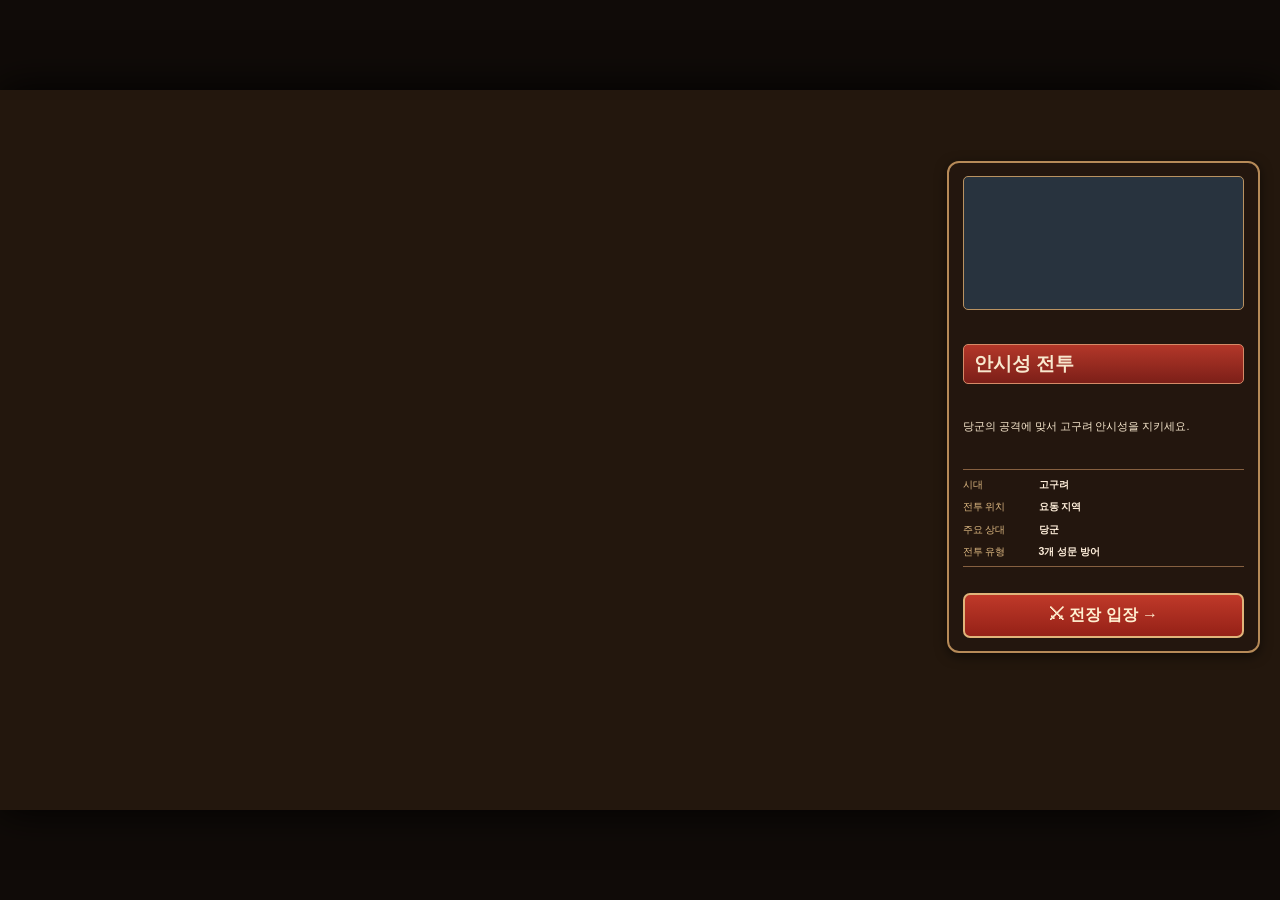
==== index.html @ 0942b0e8 "Add files via upload" ====
<!doctype html><html lang="ko"><head><meta charset="utf-8"><meta name="viewport" content="width=device-width,initial-scale=1"><title>역사 디펜스 | 전투 지휘소 v2.8</title>
<style>
*{box-sizing:border-box}html,body{margin:0;min-height:100%;background:#100b08;color:#f8e8ce;font-family:'Malgun Gothic','Apple SD Gothic Neo',sans-serif}button,a{font:inherit}button{cursor:pointer}button:focus-visible,a:focus-visible{outline:3px solid #ffdb8a;outline-offset:3px}
.wrap{min-height:100svh;display:grid;place-items:center;overflow:auto}.board{position:relative;width:min(100vw,177.68vh);aspect-ratio:1672/941;flex-shrink:0;background:#23170d url('assets/command_map_no_region_labels.png') center / 100% 100% no-repeat;box-shadow:0 0 40px #000}
.hot{position:absolute;z-index:3;border:0;background:none;cursor:pointer;transform:translate(-50%,-50%);border-radius:12px}.hot.selected:before{content:'';position:absolute;inset:10% 9%;border:2px solid #fff3aa;border-radius:12px;box-shadow:0 0 12px 4px #ffe286b0;pointer-events:none}.hot:hover:before,.hot:focus-visible:before{content:'';position:absolute;inset:0;border:2px solid #ffdf8d;border-radius:12px;pointer-events:none}
.hot[data-id="ansi"]{left:25.8%;top:30.2%;width:12.3%;height:12.4%}.hot[data-id="cheonmun"]{left:58.8%;top:31%;width:13.2%;height:12.8%}.hot[data-id="gwiju"]{left:40%;top:50%;width:10.5%;height:12.6%}.hot[data-id="hansan"]{left:61%;top:70%;width:12%;height:12%}
.tool{position:absolute;z-index:3;background:transparent;border:0;border-radius:8px}.tool:hover{box-shadow:inset 0 0 0 2px #ffde94}.tool.record{left:1.0%;top:88.1%;width:10%;height:7.1%}.tool.achieve{left:11%;top:88.1%;width:8.3%;height:7.1%}.tool.relic{left:19.7%;top:88.1%;width:10.1%;height:7.1%}.tool.help{left:90.2%;top:88.1%;width:8.5%;height:7.1%}
.side{position:absolute;z-index:5;left:73.95%;top:9.9%;width:24.5%;height:68.3%;background:#23160e;border:2px solid #b68a58;border-radius:12px;display:flex;flex-direction:column;justify-content:space-between;padding:13px 14px;box-shadow:0 3px 12px #0008;overflow:hidden}
.preview{height:29%;min-height:0;flex-shrink:0;background:#28333e center/cover no-repeat;border:1px solid #b99261;border-radius:5px}.title{margin:8px 0 0;padding:6px 10px;background:linear-gradient(#b33729,#7c1f18);border:1px solid #d58a67;border-radius:5px;font-weight:900;font-size:clamp(12px,1.45vw,22px);white-space:nowrap}.desc{font-size:clamp(10px,.84vw,13px);line-height:1.48;margin:9px 0 8px;min-height:0}.stats{border-top:1px solid #866040;border-bottom:1px solid #866040;padding:7px 0;display:grid;grid-template-columns:71px 1fr;gap:7px 5px;font-size:clamp(10px,.82vw,13px);line-height:1.45}.stats span{color:#deb982;white-space:nowrap}.stats strong{color:#ffefdb;overflow-wrap:anywhere}.launch{margin-top:0;text-align:center;display:block;padding:10px 5px;border:2px solid #e0b47a;border-radius:7px;background:linear-gradient(#bf3929,#952117);text-decoration:none;color:#fff0d1;font-weight:900;font-size:clamp(12px,1.25vw,18px)}
.toast{position:absolute;z-index:12;left:50%;top:7%;transform:translateX(-50%);max-width:70%;display:none;padding:9px 15px;background:#21150ef2;border:1px solid #c29a65;border-radius:8px;text-align:center}.toast.show{display:block}.sr{position:absolute;width:1px;height:1px;overflow:hidden;clip:rect(0,0,0,0)}
@media(max-aspect-ratio:9/10){.wrap{place-items:start;overflow-x:auto}.board{width:1100px;min-width:1100px}}

/* Bottom tool dialogs have their own stable center overlay rather than a misplaced toast. */
.overlay{position:absolute;inset:0;z-index:10;display:none;align-items:center;justify-content:center;background:#070403b8}
.overlay.open{display:flex}
.dialog{position:relative;width:min(460px,78%);max-height:75%;overflow:auto;border:3px solid #cfa46a;border-radius:15px;padding:23px;background:linear-gradient(160deg,#392416,#160f0a);box-shadow:0 15px 55px #000}
.dialog h2{color:#ffe1a1;font-size:clamp(18px,2vw,27px);margin:0 0 12px}.dialog p{line-height:1.7;margin:0 0 20px;font-size:clamp(13px,1.2vw,17px)}
.dialog button{border:1px solid #ddb47c;border-radius:8px;background:#703d24;color:#fff1cf;padding:9px 22px;font-weight:800}
.tool:focus-visible{box-shadow:inset 0 0 0 3px #ffdc86}
</style></head><body><main class="wrap"><section class="board" aria-label="역사 디펜스 전투 지휘소"><h1 class="sr">역사 디펜스</h1>
<button class="hot" data-id="ansi" title="안시성 전투" aria-label="안시성 전투 선택"></button><button class="hot" data-id="cheonmun" title="천문령 전투" aria-label="천문령 전투 선택"></button><button class="hot" data-id="gwiju" title="귀주대첩" aria-label="귀주대첩 선택"></button><button class="hot" data-id="hansan" title="한산도 대첩" aria-label="한산도 대첩 선택"></button>
<button class="tool record" data-tool="record" aria-label="전투 기록"></button><button class="tool achieve" data-tool="achieve" aria-label="업적"></button><button class="tool relic" data-tool="relic" aria-label="유물 도감"></button><button class="tool help" data-tool="help" aria-label="이용 안내"></button>
<aside class="side" aria-live="polite"><div class="preview" id="preview" role="img"></div><div class="title" id="stageTitle"></div><p class="desc" id="stageDesc"></p><div class="stats" id="stats"></div><a class="launch" id="launch" href="#">⚔ 전장 입장 →</a></aside><div class="overlay" id="overlay" aria-hidden="true"><section class="dialog" role="dialog" aria-modal="true" aria-labelledby="dialogTitle"><h2 id="dialogTitle"></h2><p id="dialogText"></p><button type="button" id="dialogClose">닫기</button></section></div></section></main>
<script>
const stages={ansi:{name:'안시성 전투',image:'assets/preview_ansi.webp',desc:'당군의 공격에 맞서 고구려 안시성을 지키세요.',era:'고구려',where:'요동 지역',enemy:'당군',kind:'3개 성문 방어',url:'stages/ansi/index.html'},cheonmun:{name:'천문령 전투',image:'assets/preview_cheonmun.webp',desc:'대조영 세력과 유민을 보호하며 천문령을 돌파하세요.',era:'발해 건국 과정',where:'만주 동부 일대',enemy:'당군',kind:'유민 보호',url:'stages/cheonmun/index.html'},gwiju:{name:'귀주대첩',image:'assets/preview_gwiju.webp',desc:'강감찬이 지휘하는 고려군으로 거란군을 물리치세요.',era:'고려',where:'귀주 일대',enemy:'거란군',kind:'2개 전선 방어',url:'stages/gwiju/index.html'},hansan:{name:'한산도 대첩',image:'assets/preview_hansan.webp',desc:'조선 수군을 지휘하여 한산도 앞바다를 지키세요.',era:'조선',where:'한산도 해역',enemy:'일본 수군',kind:'해전 방어',url:'stages/hansan/battle/index.html'}};
const el=id=>document.getElementById(id);let timer,userPicked=false;function selectStage(id){const s=stages[id];if(!s)return;el('preview').style.backgroundImage=`url('${s.image}')`;el('preview').setAttribute('aria-label',s.name+' 전장 미리보기');el('stageTitle').textContent=s.name;el('stageDesc').textContent=s.desc;el('launch').href=s.url;el('stats').replaceChildren();for(const [key,value] of [['시대',s.era],['전투 위치',s.where],['주요 상대',s.enemy],['전투 유형',s.kind]]){let a=document.createElement('span'),b=document.createElement('strong');a.textContent=key;b.textContent=value;el('stats').append(a,b)}document.querySelectorAll('.hot').forEach(b=>{b.classList.toggle('selected',b.dataset.id===id && userPicked);b.setAttribute('aria-pressed',String(b.dataset.id===id && userPicked))})}
let focusedBeforeDialog=null;
function openTool(name){const entries={record:['전투 기록','전투 승리 기록 연동은 준비 중입니다. 현재 네 전투는 각각 플레이할 수 있습니다.'],achieve:['업적','업적 기능은 추후 전투 승리 결과와 연결됩니다.'],relic:['유물 도감','유물 도감 기능은 추후 추가될 예정입니다.'],help:['이용 안내','지도에서 전투 깃발을 선택하면 오른쪽 전투 정보가 바뀝니다. 전장 입장을 누르면 해당 전투로 이동합니다.']};const data=entries[name];if(!data)return;focusedBeforeDialog=document.activeElement;el('dialogTitle').textContent=data[0];el('dialogText').textContent=data[1];el('overlay').classList.add('open');el('overlay').setAttribute('aria-hidden','false');el('dialogClose').focus()}
function closeTool(){el('overlay').classList.remove('open');el('overlay').setAttribute('aria-hidden','true');focusedBeforeDialog?.focus()}
document.querySelectorAll('.hot').forEach(b=>b.addEventListener('click',()=>{userPicked=true;selectStage(b.dataset.id)}));
document.querySelectorAll('.tool').forEach(b=>b.addEventListener('click',()=>openTool(b.dataset.tool)));
el('dialogClose').addEventListener('click',closeTool);el('overlay').addEventListener('click',e=>{if(e.target===el('overlay'))closeTool()});document.addEventListener('keydown',e=>{if(e.key==='Escape'&&el('overlay').classList.contains('open'))closeTool()});
selectStage('ansi');
</script></body></html>
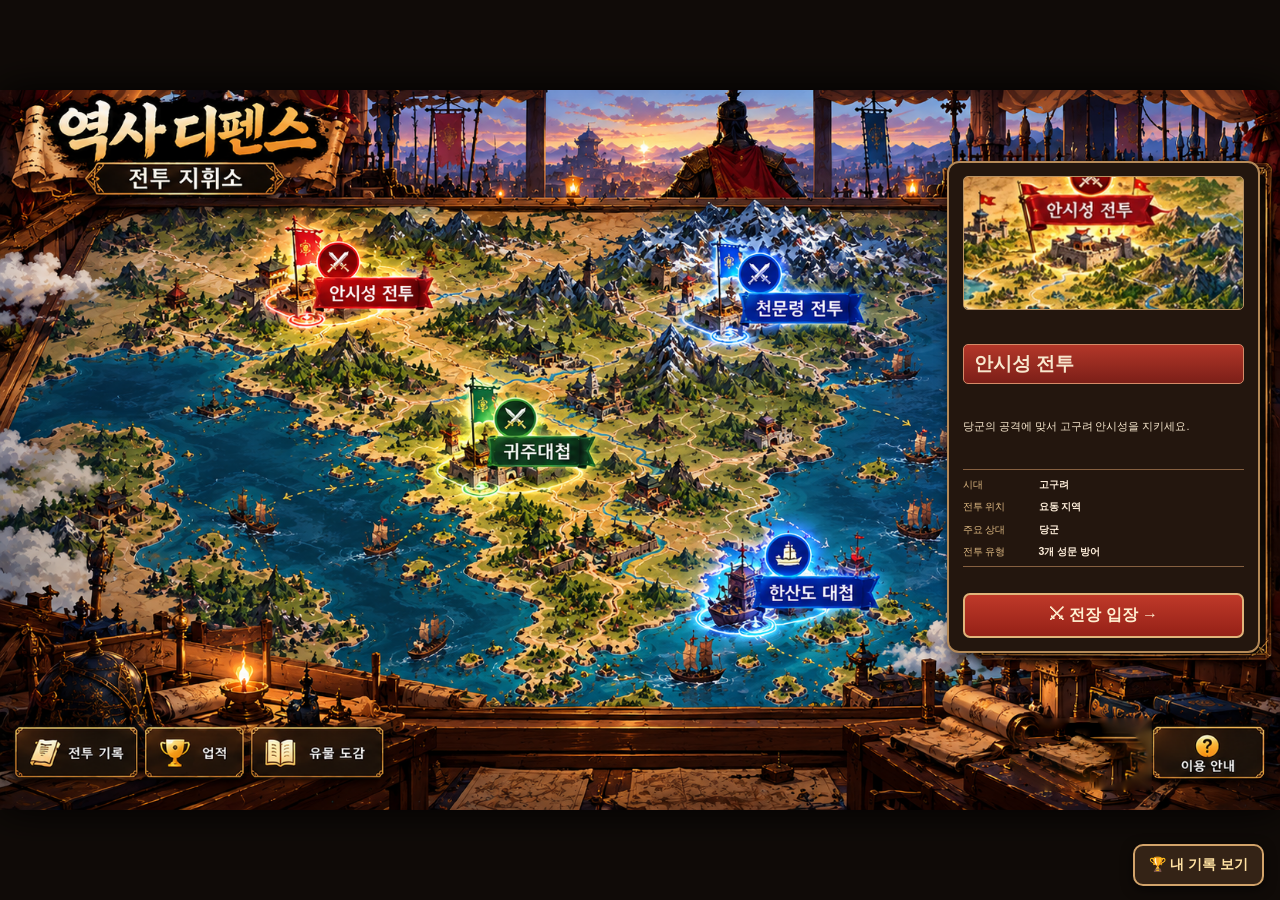
==== commit 462d6108: "명예의 전당 1차 시험판" ====
--- a/index.html
+++ b/index.html
@@ -31,4 +31,4 @@
 document.querySelectorAll('.tool').forEach(b=>b.addEventListener('click',()=>openTool(b.dataset.tool)));
 el('dialogClose').addEventListener('click',closeTool);el('overlay').addEventListener('click',e=>{if(e.target===el('overlay'))closeTool()});document.addEventListener('keydown',e=>{if(e.key==='Escape'&&el('overlay').classList.contains('open'))closeTool()});
 selectStage('ansi');
-</script></body></html>+</script><a href="leaderboard.html" id="hdLeaderboardLink" style="position:fixed;right:16px;bottom:14px;z-index:20;background:#342316;color:#ffe2a2;border:2px solid #d2a36a;border-radius:10px;padding:10px 14px;text-decoration:none;font:800 14px Malgun Gothic,sans-serif;box-shadow:0 3px 12px #0009">🏆 내 기록 보기</a></body></html>
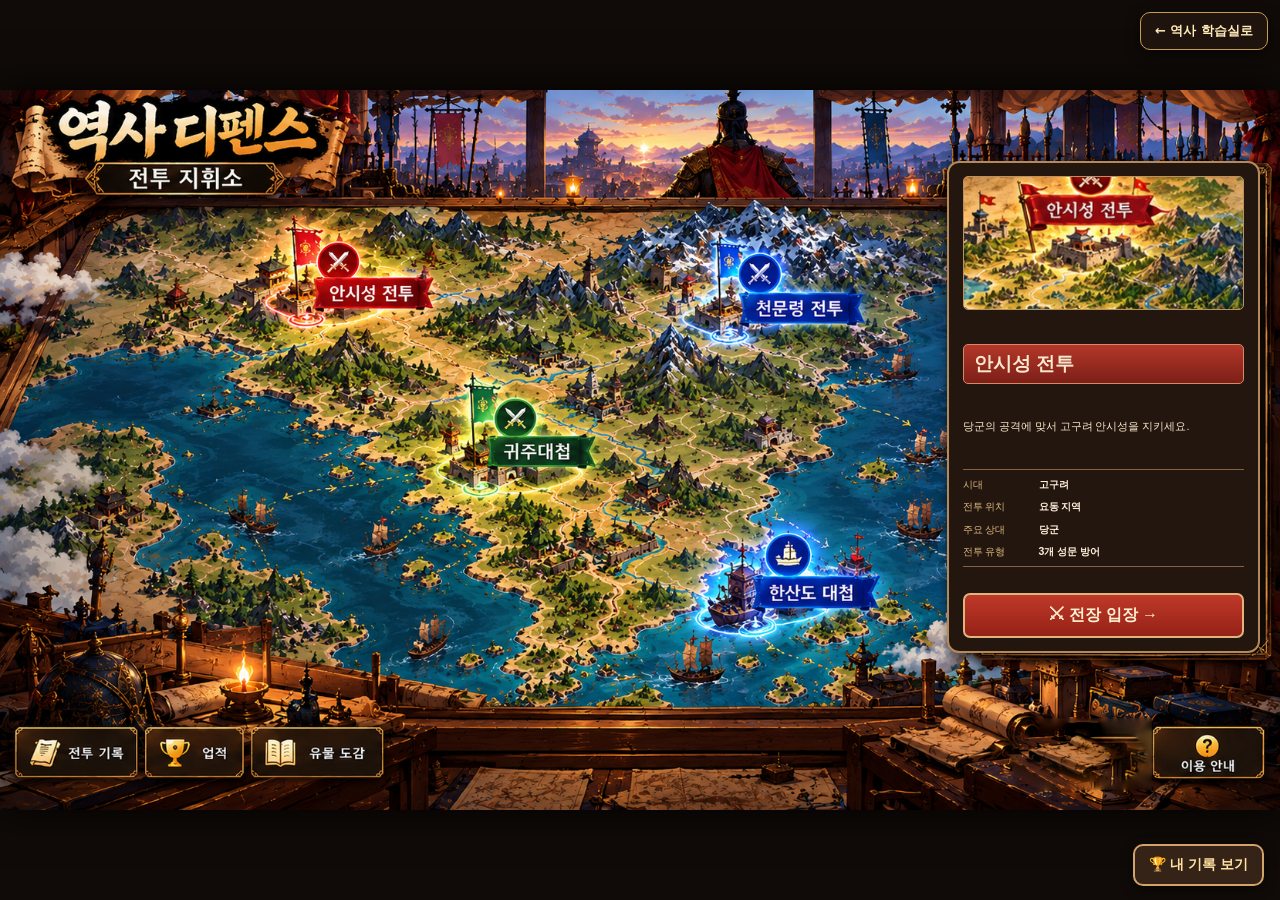
==== commit 32a2faef: "전투 ui 수정" ====
--- a/index.html
+++ b/index.html
@@ -31,4 +31,4 @@
 document.querySelectorAll('.tool').forEach(b=>b.addEventListener('click',()=>openTool(b.dataset.tool)));
 el('dialogClose').addEventListener('click',closeTool);el('overlay').addEventListener('click',e=>{if(e.target===el('overlay'))closeTool()});document.addEventListener('keydown',e=>{if(e.key==='Escape'&&el('overlay').classList.contains('open'))closeTool()});
 selectStage('ansi');
-</script><a href="leaderboard.html" id="hdLeaderboardLink" style="position:fixed;right:16px;bottom:14px;z-index:20;background:#342316;color:#ffe2a2;border:2px solid #d2a36a;border-radius:10px;padding:10px 14px;text-decoration:none;font:800 14px Malgun Gothic,sans-serif;box-shadow:0 3px 12px #0009">🏆 내 기록 보기</a></body></html>+</script><a href="leaderboard.html" id="hdLeaderboardLink" style="position:fixed;right:16px;bottom:14px;z-index:20;background:#342316;color:#ffe2a2;border:2px solid #d2a36a;border-radius:10px;padding:10px 14px;text-decoration:none;font:800 14px Malgun Gothic,sans-serif;box-shadow:0 3px 12px #0009">🏆 내 기록 보기</a><script src="assets/hd-command-auth-v513.js"></script><a id="hd514-hub-return" href="https://tavia08.github.io/history-hub/" aria-label="역사 학습실로 돌아가기" onclick="if(window.opener &amp;&amp; !window.opener.closed){window.opener.focus();window.close();return false;}" style="position:fixed;z-index:10020;top:12px;right:12px;padding:9px 14px;border:1px solid #c99b52;border-radius:10px;background:rgba(33,21,14,.95);color:#ffebb9;font:800 13px/1.4 system-ui,sans-serif;text-decoration:none;box-shadow:0 4px 14px #0009">← 역사 학습실로</a></body></html>
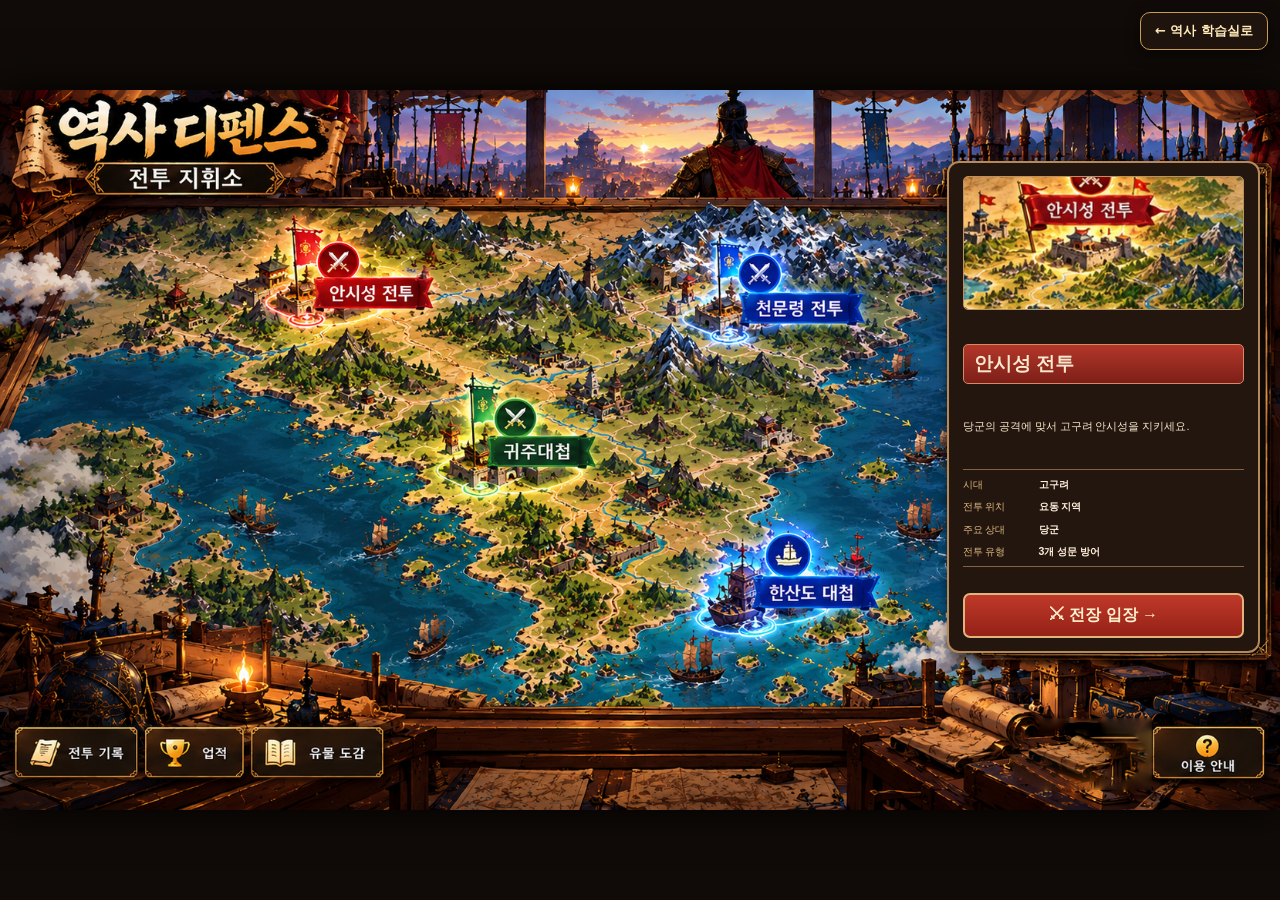
==== commit 5d8278f9: "기록화면 통일 패치" ====
--- a/index.html
+++ b/index.html
@@ -17,18 +17,51 @@
 .dialog h2{color:#ffe1a1;font-size:clamp(18px,2vw,27px);margin:0 0 12px}.dialog p{line-height:1.7;margin:0 0 20px;font-size:clamp(13px,1.2vw,17px)}
 .dialog button{border:1px solid #ddb47c;border-radius:8px;background:#703d24;color:#fff1cf;padding:9px 22px;font-weight:800}
 .tool:focus-visible{box-shadow:inset 0 0 0 3px #ffdc86}
+</style><style id="hd-record-modal-style">
+#overlay.hd-record-open{position:fixed;z-index:10010;inset:0;background:rgba(6,4,3,.82);padding:14px}
+#overlay.hd-record-open .dialog{width:min(740px,96vw);max-height:min(90vh,900px);overflow:auto;background:linear-gradient(155deg,#362319,#1b110d);color:#ffe7be}
+.hd-tabs{display:flex;gap:10px;margin-bottom:12px;flex-wrap:wrap}.hd-tabs button{background:#352416;border:1px solid #bf9765;color:#ffe6ad;border-radius:8px;padding:9px 14px;font-weight:800}.hd-tabs button[aria-selected=true]{background:#b37a35;color:#fff}
+.hd-record-pane{padding:12px;border:1px solid #8d683b;border-radius:10px;background:#271b14;min-height:130px;line-height:1.7;font-size:14px}
+.hd-record-row{display:flex;justify-content:space-between;gap:12px;padding:10px;border-bottom:1px solid #735434}.hd-record-row:last-child{border-bottom:0}
 </style></head><body><main class="wrap"><section class="board" aria-label="역사 디펜스 전투 지휘소"><h1 class="sr">역사 디펜스</h1>
 <button class="hot" data-id="ansi" title="안시성 전투" aria-label="안시성 전투 선택"></button><button class="hot" data-id="cheonmun" title="천문령 전투" aria-label="천문령 전투 선택"></button><button class="hot" data-id="gwiju" title="귀주대첩" aria-label="귀주대첩 선택"></button><button class="hot" data-id="hansan" title="한산도 대첩" aria-label="한산도 대첩 선택"></button>
 <button class="tool record" data-tool="record" aria-label="전투 기록"></button><button class="tool achieve" data-tool="achieve" aria-label="업적"></button><button class="tool relic" data-tool="relic" aria-label="유물 도감"></button><button class="tool help" data-tool="help" aria-label="이용 안내"></button>
-<aside class="side" aria-live="polite"><div class="preview" id="preview" role="img"></div><div class="title" id="stageTitle"></div><p class="desc" id="stageDesc"></p><div class="stats" id="stats"></div><a class="launch" id="launch" href="#">⚔ 전장 입장 →</a></aside><div class="overlay" id="overlay" aria-hidden="true"><section class="dialog" role="dialog" aria-modal="true" aria-labelledby="dialogTitle"><h2 id="dialogTitle"></h2><p id="dialogText"></p><button type="button" id="dialogClose">닫기</button></section></div></section></main>
+<aside class="side" aria-live="polite"><div class="preview" id="preview" role="img"></div><div class="title" id="stageTitle"></div><p class="desc" id="stageDesc"></p><div class="stats" id="stats"></div><a class="launch" id="launch" href="#">⚔ 전장 입장 →</a></aside><div class="overlay" id="overlay" aria-hidden="true"><section class="dialog" role="dialog" aria-modal="true" aria-labelledby="dialogTitle"><h2 id="dialogTitle"></h2><p id="dialogText"></p><div id="hdRecordTabs" style="display:none">
+ <div class="hd-tabs"><button id="hdPersonalTab" type="button" aria-selected="true">📜 내 기록</button><button id="hdPublicTab" type="button" aria-selected="false">🏆 명예의 전당</button></div>
+ <div id="hdPersonalPane" class="hd-record-pane" aria-live="polite">개인 기록을 불러오고 있습니다.</div>
+ <iframe id="hdPublicFrame" title="역사 디펜스 공동 명예의 전당" loading="lazy" style="display:none;width:100%;height:min(62vh,540px);border:1px solid #886545;border-radius:8px;background:#291c14"></iframe>
+ </div><button type="button" id="dialogClose">닫기</button></section></div></section></main>
 <script>
 const stages={ansi:{name:'안시성 전투',image:'assets/preview_ansi.webp',desc:'당군의 공격에 맞서 고구려 안시성을 지키세요.',era:'고구려',where:'요동 지역',enemy:'당군',kind:'3개 성문 방어',url:'stages/ansi/index.html'},cheonmun:{name:'천문령 전투',image:'assets/preview_cheonmun.webp',desc:'대조영 세력과 유민을 보호하며 천문령을 돌파하세요.',era:'발해 건국 과정',where:'만주 동부 일대',enemy:'당군',kind:'유민 보호',url:'stages/cheonmun/index.html'},gwiju:{name:'귀주대첩',image:'assets/preview_gwiju.webp',desc:'강감찬이 지휘하는 고려군으로 거란군을 물리치세요.',era:'고려',where:'귀주 일대',enemy:'거란군',kind:'2개 전선 방어',url:'stages/gwiju/index.html'},hansan:{name:'한산도 대첩',image:'assets/preview_hansan.webp',desc:'조선 수군을 지휘하여 한산도 앞바다를 지키세요.',era:'조선',where:'한산도 해역',enemy:'일본 수군',kind:'해전 방어',url:'stages/hansan/battle/index.html'}};
 const el=id=>document.getElementById(id);let timer,userPicked=false;function selectStage(id){const s=stages[id];if(!s)return;el('preview').style.backgroundImage=`url('${s.image}')`;el('preview').setAttribute('aria-label',s.name+' 전장 미리보기');el('stageTitle').textContent=s.name;el('stageDesc').textContent=s.desc;el('launch').href=s.url;el('stats').replaceChildren();for(const [key,value] of [['시대',s.era],['전투 위치',s.where],['주요 상대',s.enemy],['전투 유형',s.kind]]){let a=document.createElement('span'),b=document.createElement('strong');a.textContent=key;b.textContent=value;el('stats').append(a,b)}document.querySelectorAll('.hot').forEach(b=>{b.classList.toggle('selected',b.dataset.id===id && userPicked);b.setAttribute('aria-pressed',String(b.dataset.id===id && userPicked))})}
 let focusedBeforeDialog=null;
-function openTool(name){const entries={record:['전투 기록','전투 승리 기록 연동은 준비 중입니다. 현재 네 전투는 각각 플레이할 수 있습니다.'],achieve:['업적','업적 기능은 추후 전투 승리 결과와 연결됩니다.'],relic:['유물 도감','유물 도감 기능은 추후 추가될 예정입니다.'],help:['이용 안내','지도에서 전투 깃발을 선택하면 오른쪽 전투 정보가 바뀝니다. 전장 입장을 누르면 해당 전투로 이동합니다.']};const data=entries[name];if(!data)return;focusedBeforeDialog=document.activeElement;el('dialogTitle').textContent=data[0];el('dialogText').textContent=data[1];el('overlay').classList.add('open');el('overlay').setAttribute('aria-hidden','false');el('dialogClose').focus()}
-function closeTool(){el('overlay').classList.remove('open');el('overlay').setAttribute('aria-hidden','true');focusedBeforeDialog?.focus()}
+function openTool(name){if(name==='record'){openRecordOverlay();return;}const entries={record:['전투 기록','전투 승리 기록 연동은 준비 중입니다. 현재 네 전투는 각각 플레이할 수 있습니다.'],achieve:['업적','업적 기능은 추후 전투 승리 결과와 연결됩니다.'],relic:['유물 도감','유물 도감 기능은 추후 추가될 예정입니다.'],help:['이용 안내','지도에서 전투 깃발을 선택하면 오른쪽 전투 정보가 바뀝니다. 전장 입장을 누르면 해당 전투로 이동합니다.']};const data=entries[name];if(!data)return;focusedBeforeDialog=document.activeElement;el('dialogTitle').textContent=data[0];el('dialogText').textContent=data[1];el('overlay').classList.add('open');el('overlay').setAttribute('aria-hidden','false');el('dialogClose').focus()}
+function closeTool(){el('overlay').classList.remove('hd-record-open');el('hdRecordTabs').style.display='none';el('dialogText').style.display='';el('overlay').classList.remove('open');el('overlay').setAttribute('aria-hidden','true');focusedBeforeDialog?.focus()}
 document.querySelectorAll('.hot').forEach(b=>b.addEventListener('click',()=>{userPicked=true;selectStage(b.dataset.id)}));
 document.querySelectorAll('.tool').forEach(b=>b.addEventListener('click',()=>openTool(b.dataset.tool)));
 el('dialogClose').addEventListener('click',closeTool);el('overlay').addEventListener('click',e=>{if(e.target===el('overlay'))closeTool()});document.addEventListener('keydown',e=>{if(e.key==='Escape'&&el('overlay').classList.contains('open'))closeTool()});
 selectStage('ansi');
-</script><a href="leaderboard.html" id="hdLeaderboardLink" style="position:fixed;right:16px;bottom:14px;z-index:20;background:#342316;color:#ffe2a2;border:2px solid #d2a36a;border-radius:10px;padding:10px 14px;text-decoration:none;font:800 14px Malgun Gothic,sans-serif;box-shadow:0 3px 12px #0009">🏆 내 기록 보기</a><script src="assets/hd-command-auth-v513.js"></script><a id="hd514-hub-return" href="https://tavia08.github.io/history-hub/" aria-label="역사 학습실로 돌아가기" onclick="if(window.opener &amp;&amp; !window.opener.closed){window.opener.focus();window.close();return false;}" style="position:fixed;z-index:10020;top:12px;right:12px;padding:9px 14px;border:1px solid #c99b52;border-radius:10px;background:rgba(33,21,14,.95);color:#ffebb9;font:800 13px/1.4 system-ui,sans-serif;text-decoration:none;box-shadow:0 4px 14px #0009">← 역사 학습실로</a></body></html>+</script><script src="assets/hd-command-auth-v513.js"></script><a id="hd514-hub-return" href="https://tavia08.github.io/history-hub/" aria-label="역사 학습실로 돌아가기" onclick="if(window.opener &amp;&amp; !window.opener.closed){window.opener.focus();window.close();return false;}" style="position:fixed;z-index:10020;top:12px;right:12px;padding:9px 14px;border:1px solid #c99b52;border-radius:10px;background:rgba(33,21,14,.95);color:#ffebb9;font:800 13px/1.4 system-ui,sans-serif;text-decoration:none;box-shadow:0 4px 14px #0009">← 역사 학습실로</a><script id="hd-record-modal-script">
+(()=>{'use strict';
+ const server='https://script.google.com/macros/s/AKfycbxaNVvX4B1moP5mlKyk2wUP1NMfOyghLXGtRlWbK7l4x4uKRHOdW-Uj53QvjVYkYHhg/exec';
+ const $=id=>document.getElementById(id), names={ansiseong:'안시성 전투',gwiju:'귀주대첩',cheonmunryeong:'천문령 전투',hansando:'한산도 대첩'};
+ function session(){try{const d=JSON.parse(sessionStorage.getItem('HD512_AUTH_SESSION')||'null');return d&&d.token&&Number(d.expiresAt)>Date.now()?d:null}catch(_){return null}}
+ function query(token){return new Promise((resolve,reject)=>{const cb='hdRecordCb'+Date.now()+Math.random().toString(36).slice(2),s=document.createElement('script');let done=false;
+ const cleanup=()=>{if(done)return;done=true;clearTimeout(t);try{delete window[cb]}catch(_){window[cb]=undefined}s.remove()};
+ const t=setTimeout(()=>{cleanup();reject(new Error('서버 응답 시간이 초과됐습니다.'))},12000);
+ window[cb]=d=>{cleanup();d&&d.status==='ok'?resolve(d):reject(new Error(d&&d.message||'조회 실패'))};s.onerror=()=>{cleanup();reject(new Error('서버에 연결하지 못했습니다.'))};
+ s.src=server+'?'+new URLSearchParams({action:'loadBest',token,callback:cb}).toString();document.head.appendChild(s)
+ })}
+ function text(s){return document.createTextNode(s)}
+ async function personal(){const pane=$('hdPersonalPane'),auth=session();pane.textContent='개인 기록을 불러오고 있습니다.';
+ if(!auth){pane.textContent='개인 기록은 역사 학습실에서 로그인하거나 게임에서 로그인한 뒤 확인할 수 있습니다. 공동 순위는 명예의 전당 탭에서 볼 수 있습니다.';return}
+ try{const data=await query(auth.token);const rows=(data.scores||[]).filter(r=>Object.prototype.hasOwnProperty.call(names,r.stageId));pane.replaceChildren();
+ if(!rows.length){pane.textContent='아직 저장된 디펜스 개인 최고점이 없습니다.';return}
+ for(const r of rows){const div=document.createElement('div');div.className='hd-record-row';const a=document.createElement('span');a.append(text(names[r.stageId]));const b=document.createElement('strong');b.append(text(Number(r.bestScore||0).toLocaleString('ko-KR')+'점'));div.append(a,b);pane.append(div)}
+ }catch(e){pane.textContent='개인 기록 조회 실패: '+e.message}
+ }
+ function tab(publicTab){$('hdPersonalTab').setAttribute('aria-selected',String(!publicTab));$('hdPublicTab').setAttribute('aria-selected',String(publicTab));$('hdPersonalPane').style.display=publicTab?'none':'';$('hdPublicFrame').style.display=publicTab?'block':'none';if(publicTab&&!$('hdPublicFrame').src)$('hdPublicFrame').src='leaderboard.html';if(!publicTab)personal()}
+ window.openRecordOverlay=function(){const overlay=$('overlay');overlay.classList.add('open','hd-record-open');overlay.setAttribute('aria-hidden','false');$('dialogTitle').textContent='전투 기록';$('dialogText').style.display='none';$('hdRecordTabs').style.display='block';tab(false);$('hdPersonalTab').focus()};
+ $('hdPersonalTab').addEventListener('click',()=>tab(false));$('hdPublicTab').addEventListener('click',()=>tab(true));
+})();
+</script></body></html>
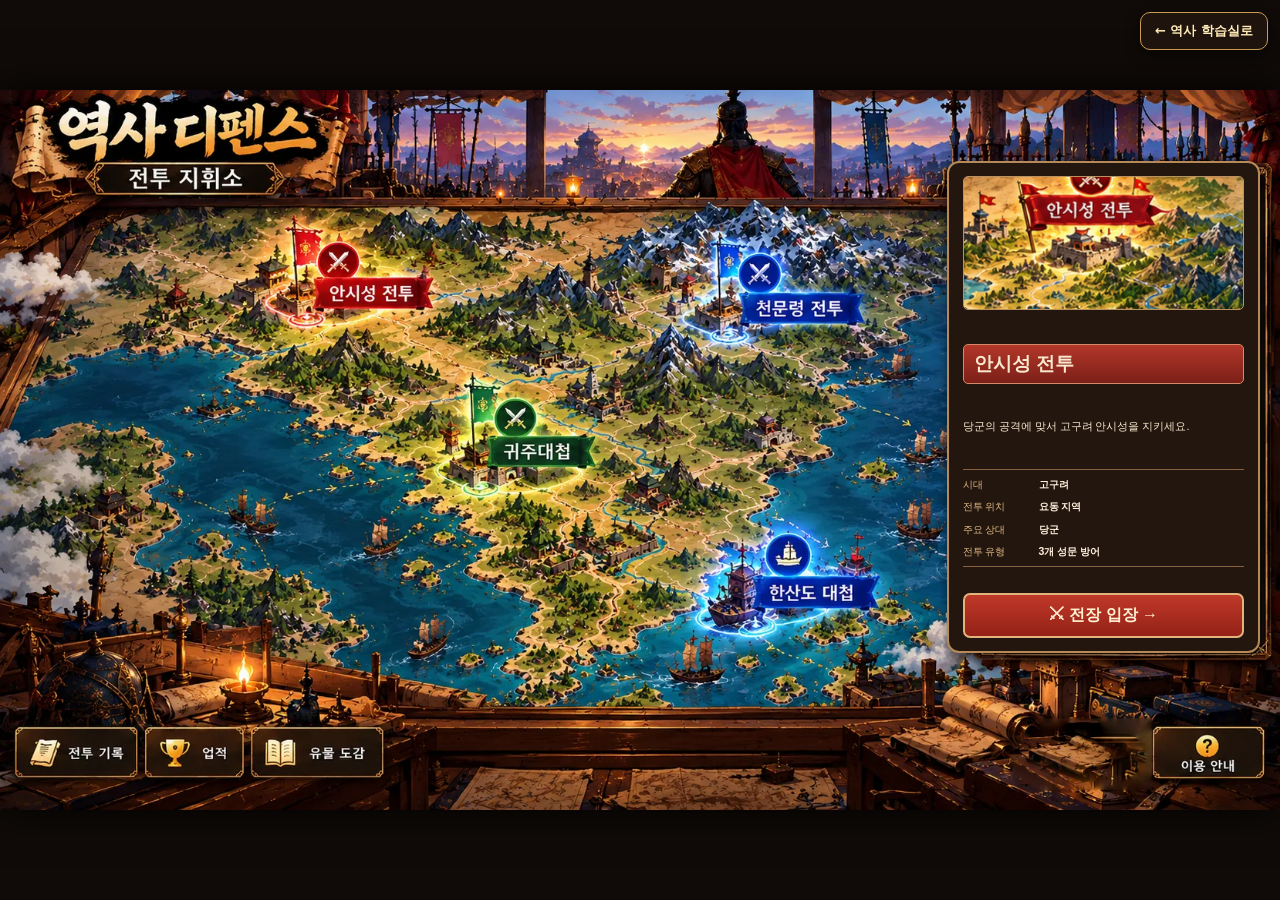
==== commit 3ad54da6: "디펜스 파일 경량화" ====
--- a/index.html
+++ b/index.html
@@ -1,7 +1,7 @@
 <!doctype html><html lang="ko"><head><meta charset="utf-8"><meta name="viewport" content="width=device-width,initial-scale=1"><title>역사 디펜스 | 전투 지휘소 v2.8</title>
 <style>
 *{box-sizing:border-box}html,body{margin:0;min-height:100%;background:#100b08;color:#f8e8ce;font-family:'Malgun Gothic','Apple SD Gothic Neo',sans-serif}button,a{font:inherit}button{cursor:pointer}button:focus-visible,a:focus-visible{outline:3px solid #ffdb8a;outline-offset:3px}
-.wrap{min-height:100svh;display:grid;place-items:center;overflow:auto}.board{position:relative;width:min(100vw,177.68vh);aspect-ratio:1672/941;flex-shrink:0;background:#23170d url('assets/command_map_no_region_labels.png') center / 100% 100% no-repeat;box-shadow:0 0 40px #000}
+.wrap{min-height:100svh;display:grid;place-items:center;overflow:auto}.board{position:relative;width:min(100vw,177.68vh);aspect-ratio:1672/941;flex-shrink:0;background:#23170d url('assets/command_map_no_region_labels.webp') center / 100% 100% no-repeat;box-shadow:0 0 40px #000}
 .hot{position:absolute;z-index:3;border:0;background:none;cursor:pointer;transform:translate(-50%,-50%);border-radius:12px}.hot.selected:before{content:'';position:absolute;inset:10% 9%;border:2px solid #fff3aa;border-radius:12px;box-shadow:0 0 12px 4px #ffe286b0;pointer-events:none}.hot:hover:before,.hot:focus-visible:before{content:'';position:absolute;inset:0;border:2px solid #ffdf8d;border-radius:12px;pointer-events:none}
 .hot[data-id="ansi"]{left:25.8%;top:30.2%;width:12.3%;height:12.4%}.hot[data-id="cheonmun"]{left:58.8%;top:31%;width:13.2%;height:12.8%}.hot[data-id="gwiju"]{left:40%;top:50%;width:10.5%;height:12.6%}.hot[data-id="hansan"]{left:61%;top:70%;width:12%;height:12%}
 .tool{position:absolute;z-index:3;background:transparent;border:0;border-radius:8px}.tool:hover{box-shadow:inset 0 0 0 2px #ffde94}.tool.record{left:1.0%;top:88.1%;width:10%;height:7.1%}.tool.achieve{left:11%;top:88.1%;width:8.3%;height:7.1%}.tool.relic{left:19.7%;top:88.1%;width:10.1%;height:7.1%}.tool.help{left:90.2%;top:88.1%;width:8.5%;height:7.1%}
